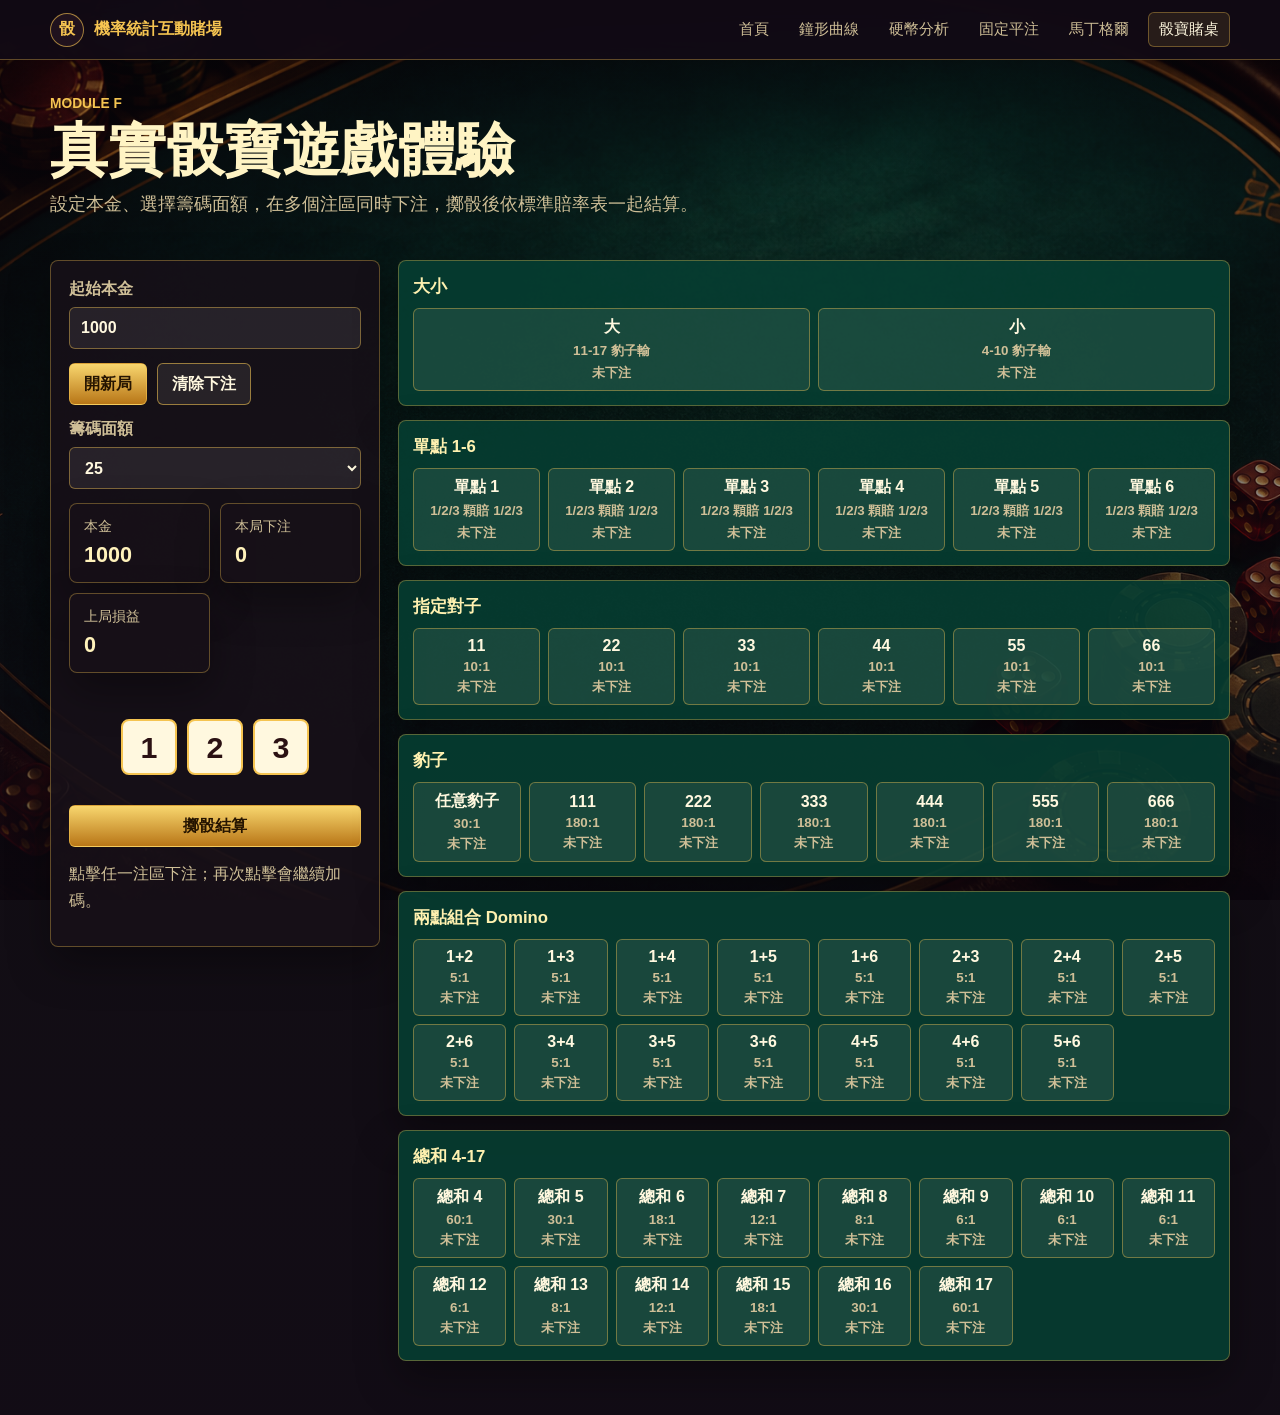
==== modules/sicbo3.html @ 67aaf00b "Build probability casino teaching site" ====
<!doctype html>
<html lang="zh-Hant">
<head>
  <meta charset="utf-8">
  <meta name="viewport" content="width=device-width, initial-scale=1">
  <title>真實骰子遊戲體驗</title>
  <link rel="stylesheet" href="../css/style.css">
</head>
<body data-page="sicbo3">
  <div id="site-nav"></div>
  <main>
    <header class="page-head">
      <div>
        <p class="eyebrow">Module F</p>
        <h1>真實骰寶遊戲體驗</h1>
        <p class="hero-copy">設定本金、選擇籌碼面額，在多個注區同時下注，擲骰後依標準賠率表一起結算。</p>
      </div>
    </header>

    <section class="layout">
      <aside class="panel controls">
        <label>起始本金 <input id="startBankroll" type="number" min="1" value="1000"></label>
        <div class="button-row">
          <button id="newGame">開新局</button>
          <button id="clearBets" class="secondary">清除下注</button>
        </div>
        <label>籌碼面額
          <select id="chip">
            <option value="10">10</option>
            <option value="25" selected>25</option>
            <option value="50">50</option>
            <option value="100">100</option>
            <option value="500">500</option>
          </select>
        </label>
        <div class="stats-grid">
          <div class="stat"><span>本金</span><strong id="bankroll">1000</strong></div>
          <div class="stat"><span>本局下注</span><strong id="wagered">0</strong></div>
          <div class="stat"><span>上局損益</span><strong id="lastProfit">0</strong></div>
        </div>
        <div class="dice-line">
          <div class="die" id="die0">1</div>
          <div class="die" id="die1">2</div>
          <div class="die" id="die2">3</div>
        </div>
        <button id="roll">擲骰結算</button>
        <div id="message" class="small-note">點擊任一注區下注；再次點擊會繼續加碼。</div>
        <div id="log" class="log"></div>
      </aside>

      <section class="table-board" id="board"></section>
    </section>
  </main>

  <script src="../js/main.js"></script>
  <script>
    const board = document.getElementById("board");
    const bankrollEl = document.getElementById("bankroll");
    const wageredEl = document.getElementById("wagered");
    const lastProfitEl = document.getElementById("lastProfit");
    const messageEl = document.getElementById("message");
    const logEl = document.getElementById("log");
    const dieEls = [0, 1, 2].map(i => document.getElementById(`die${i}`));
    const bets = new Map();
    let bankroll = 1000;
    let rolling = false;

    const sumPayout = {
      4: 60, 17: 60,
      5: 30, 16: 30,
      6: 18, 15: 18,
      7: 12, 14: 12,
      8: 8, 13: 8,
      9: 6, 10: 6, 11: 6, 12: 6
    };

    const sections = [
      {
        title: "大小",
        items: [
          { id: "big", label: "大", note: "11-17 豹子輸", type: "bigSmall", target: "big", payout: 1 },
          { id: "small", label: "小", note: "4-10 豹子輸", type: "bigSmall", target: "small", payout: 1 }
        ]
      },
      {
        title: "單點 1-6",
        items: [1, 2, 3, 4, 5, 6].map(n => ({ id: `single-${n}`, label: `單點 ${n}`, note: "1/2/3 顆賠 1/2/3", type: "single", value: n }))
      },
      {
        title: "指定對子",
        items: [1, 2, 3, 4, 5, 6].map(n => ({ id: `pair-${n}`, label: `${n}${n}`, note: "10:1", type: "pair", value: n, payout: 10 }))
      },
      {
        title: "豹子",
        items: [
          { id: "any-triple", label: "任意豹子", note: "30:1", type: "anyTriple", payout: 30 },
          ...[1, 2, 3, 4, 5, 6].map(n => ({ id: `triple-${n}`, label: `${n}${n}${n}`, note: "180:1", type: "specificTriple", value: n, payout: 180 }))
        ]
      },
      {
        title: "兩點組合 Domino",
        items: Array.from({ length: 6 }, (_, a) => a + 1).flatMap(a =>
          Array.from({ length: 6 - a }, (_, i) => a + i + 1).map(b => ({
            id: `domino-${a}-${b}`, label: `${a}+${b}`, note: "5:1", type: "domino", values: [a, b], payout: 5
          }))
        )
      },
      {
        title: "總和 4-17",
        items: Array.from({ length: 14 }, (_, i) => i + 4).map(sum => ({
          id: `sum-${sum}`, label: `總和 ${sum}`, note: `${sumPayout[sum]}:1`, type: "sum", value: sum, payout: sumPayout[sum]
        }))
      }
    ];

    const betIndex = new Map(sections.flatMap(section => section.items.map(item => [item.id, item])));

    function renderBoard() {
      board.innerHTML = sections.map(section => `
        <section class="bet-section">
          <h2>${section.title}</h2>
          <div class="bet-grid">
            ${section.items.map(item => `
              <button class="bet-cell" data-bet-id="${item.id}">
                <strong>${item.label}</strong>
                <small>${item.note}</small>
                <small class="stake">${bets.get(item.id) ? `下注 ${bets.get(item.id)}` : "未下注"}</small>
              </button>
            `).join("")}
          </div>
        </section>
      `).join("");
      updateBetClasses();
    }

    function updateBetClasses() {
      document.querySelectorAll(".bet-cell").forEach(cell => {
        const stake = bets.get(cell.dataset.betId) || 0;
        cell.classList.toggle("active", stake > 0);
        const stakeEl = cell.querySelector(".stake");
        if (stakeEl) stakeEl.textContent = stake > 0 ? `下注 ${stake}` : "未下注";
      });
      bankrollEl.textContent = bankroll;
      wageredEl.textContent = [...bets.values()].reduce((a, b) => a + b, 0);
      document.getElementById("roll").disabled = rolling || bets.size === 0 || bankroll <= 0;
    }

    function placeBet(id) {
      if (rolling || bankroll <= 0) return;
      const chip = Number(document.getElementById("chip").value);
      if (bankroll < chip) {
        messageEl.textContent = "本金不足，請換小面額或開新局。";
        return;
      }
      bankroll -= chip;
      bets.set(id, (bets.get(id) || 0) + chip);
      updateBetClasses();
    }

    function countOf(dice, value) {
      return dice.filter(d => d === value).length;
    }

    function settleItem(item, dice, stake) {
      const sum = dice.reduce((a, b) => a + b, 0);
      const triple = ProbCasino.isTriple(dice);
      if (item.type === "bigSmall") return ProbCasino.sicboOutcome(dice, item.target) ? stake * (item.payout + 1) : 0;
      if (item.type === "single") {
        const hits = countOf(dice, item.value);
        return hits > 0 ? stake * (hits + 1) : 0;
      }
      if (item.type === "pair") return countOf(dice, item.value) >= 2 ? stake * (item.payout + 1) : 0;
      if (item.type === "anyTriple") return triple ? stake * (item.payout + 1) : 0;
      if (item.type === "specificTriple") return dice.every(d => d === item.value) ? stake * (item.payout + 1) : 0;
      if (item.type === "domino") return item.values.every(v => dice.includes(v)) ? stake * (item.payout + 1) : 0;
      if (item.type === "sum") return sum === item.value ? stake * (item.payout + 1) : 0;
      return 0;
    }

    function appendLog(text) {
      const row = document.createElement("div");
      row.textContent = text;
      logEl.prepend(row);
    }

    function animateRoll(finalDice) {
      rolling = true;
      let ticks = 0;
      const timer = setInterval(() => {
        const dice = ticks >= 12 ? finalDice : ProbCasino.rollDice();
        dice.forEach((value, i) => dieEls[i].textContent = value);
        ticks += 1;
        if (ticks > 12) {
          clearInterval(timer);
          finishRoll(finalDice);
        }
      }, 90);
    }

    function finishRoll(dice) {
      const totalStake = [...bets.values()].reduce((a, b) => a + b, 0);
      let returned = 0;
      const winners = [];
      for (const [id, stake] of bets.entries()) {
        const item = betIndex.get(id);
        const amount = settleItem(item, dice, stake);
        returned += amount;
        if (amount > 0) winners.push(`${item.label}+${amount - stake}`);
      }
      bankroll += returned;
      const profit = returned - totalStake;
      lastProfitEl.textContent = profit;
      lastProfitEl.className = profit >= 0 ? "positive" : "negative";
      messageEl.textContent = winners.length ? `中獎：${winners.join("、")}` : "本局未中獎。";
      appendLog(`骰出 ${dice.join("-")}，本局${profit >= 0 ? "贏" : "輸"} ${Math.abs(profit)}。`);
      bets.clear();
      rolling = false;
      updateBetClasses();
      if (bankroll <= 0) messageEl.textContent = "本金歸零，遊戲結束。";
    }

    board.addEventListener("click", event => {
      const cell = event.target.closest(".bet-cell");
      if (cell) placeBet(cell.dataset.betId);
    });

    document.getElementById("clearBets").addEventListener("click", () => {
      if (rolling) return;
      const refund = [...bets.values()].reduce((a, b) => a + b, 0);
      bankroll += refund;
      bets.clear();
      messageEl.textContent = "已清除本局下注。";
      updateBetClasses();
    });

    document.getElementById("newGame").addEventListener("click", () => {
      bankroll = Math.max(1, Number(document.getElementById("startBankroll").value));
      bets.clear();
      lastProfitEl.textContent = "0";
      lastProfitEl.className = "";
      logEl.innerHTML = "";
      messageEl.textContent = "新局開始，請選擇籌碼並點擊注區。";
      updateBetClasses();
    });

    document.getElementById("roll").addEventListener("click", () => {
      if (rolling || bets.size === 0) return;
      animateRoll(ProbCasino.rollDice());
      updateBetClasses();
    });

    renderBoard();
    updateBetClasses();
  </script>
</body>
</html>
---- css/style.css ----
:root {
  color-scheme: dark;
  --bg: #120b16;
  --felt: #063d31;
  --felt-2: #0b5a46;
  --gold: #f5c451;
  --gold-dark: #b47b20;
  --red: #d73745;
  --green: #34c77b;
  --ink: #fff8df;
  --muted: #cfbf97;
  --panel: rgba(23, 16, 25, 0.88);
  --panel-2: rgba(255, 248, 223, 0.08);
  --line: rgba(245, 196, 81, 0.34);
  --shadow: 0 18px 42px rgba(0, 0, 0, 0.34);
}

* { box-sizing: border-box; }

html { min-height: 100%; }

body {
  margin: 0;
  min-height: 100vh;
  font-family: "Segoe UI", "Noto Sans TC", Arial, sans-serif;
  background:
    linear-gradient(180deg, rgba(18, 11, 22, 0.28), rgba(18, 11, 22, 0.84)),
    url("../assets/casino-bg.png") center top / cover fixed,
    linear-gradient(135deg, #120b16 0%, #1f111a 42%, #062f27 100%);
  color: var(--ink);
}

a { color: inherit; }

button,
input,
select {
  font: inherit;
}

.site-nav {
  position: sticky;
  top: 0;
  z-index: 20;
  border-bottom: 1px solid var(--line);
  background: rgba(18, 11, 22, 0.9);
  backdrop-filter: blur(14px);
}

.nav-inner {
  display: flex;
  align-items: center;
  justify-content: space-between;
  gap: 18px;
  width: min(1180px, calc(100% - 32px));
  margin: 0 auto;
  padding: 12px 0;
}

.brand {
  display: inline-flex;
  align-items: center;
  gap: 10px;
  text-decoration: none;
  font-weight: 800;
  color: var(--gold);
  white-space: nowrap;
}

.brand-mark {
  display: grid;
  place-items: center;
  width: 34px;
  height: 34px;
  border: 1px solid rgba(245, 196, 81, 0.62);
  border-radius: 50%;
  background: #20121d;
}

.nav-links {
  display: flex;
  flex-wrap: wrap;
  justify-content: flex-end;
  gap: 8px;
}

.nav-links a {
  padding: 7px 10px;
  border: 1px solid transparent;
  border-radius: 6px;
  color: var(--muted);
  text-decoration: none;
  font-size: 0.92rem;
}

.nav-links a:hover,
.nav-links a.active {
  border-color: var(--line);
  color: var(--ink);
  background: rgba(245, 196, 81, 0.1);
}

main {
  width: min(1180px, calc(100% - 32px));
  margin: 0 auto;
  padding: 28px 0 54px;
}

.home-hero {
  display: grid;
  gap: 24px;
}

.hero-panel {
  min-height: 260px;
  display: grid;
  align-content: center;
  padding: clamp(28px, 7vw, 72px) 0 22px;
}

.eyebrow {
  margin: 0 0 10px;
  color: var(--gold);
  font-size: 0.86rem;
  font-weight: 800;
  letter-spacing: 0;
  text-transform: uppercase;
}

h1,
h2,
h3,
p { margin-top: 0; }

h1 {
  max-width: 760px;
  margin-bottom: 16px;
  color: #fff4c4;
  font-size: clamp(2.4rem, 8vw, 5.1rem);
  line-height: 1.02;
  letter-spacing: 0;
}

.hero-copy {
  max-width: 720px;
  color: var(--muted);
  font-size: 1.15rem;
  line-height: 1.75;
}

.module-grid {
  display: grid;
  grid-template-columns: repeat(auto-fit, minmax(220px, 1fr));
  gap: 14px;
}

.module-card,
.panel,
.stat,
.result-row,
.bet-section {
  border: 1px solid var(--line);
  border-radius: 8px;
  background: var(--panel);
  box-shadow: var(--shadow);
}

.module-card {
  min-height: 190px;
  padding: 20px;
  text-decoration: none;
}

.module-card:hover {
  transform: translateY(-2px);
  border-color: rgba(245, 196, 81, 0.72);
}

.module-tag {
  display: inline-grid;
  place-items: center;
  width: 34px;
  height: 34px;
  margin-bottom: 18px;
  border-radius: 50%;
  background: var(--gold);
  color: #231400;
  font-weight: 900;
}

.module-card h2 {
  margin-bottom: 10px;
  color: #fff1b0;
  font-size: 1.22rem;
}

.module-card p,
.panel p,
.small-note {
  color: var(--muted);
  line-height: 1.65;
}

.page-head {
  display: flex;
  align-items: end;
  justify-content: space-between;
  gap: 20px;
  margin: 8px 0 22px;
}

.page-head h1 {
  margin-bottom: 8px;
  font-size: clamp(2rem, 5vw, 3.6rem);
}

.layout {
  display: grid;
  grid-template-columns: 330px 1fr;
  gap: 18px;
  align-items: start;
}

.layout > * {
  min-width: 0;
}

.panel {
  padding: 18px;
  min-width: 0;
}

.controls {
  display: grid;
  gap: 14px;
}

label {
  display: grid;
  gap: 7px;
  color: var(--muted);
  font-weight: 700;
}

input,
select {
  width: 100%;
  min-height: 42px;
  padding: 9px 11px;
  border: 1px solid rgba(245, 196, 81, 0.42);
  border-radius: 6px;
  background: rgba(255, 255, 255, 0.08);
  color: var(--ink);
}

input[type="range"] {
  padding: 0;
}

.button-row {
  display: flex;
  flex-wrap: wrap;
  gap: 10px;
}

button {
  min-height: 42px;
  padding: 9px 14px;
  border: 1px solid rgba(245, 196, 81, 0.56);
  border-radius: 6px;
  background: linear-gradient(180deg, #f8d66e, #b87617);
  color: #251400;
  font-weight: 900;
  cursor: pointer;
}

button.secondary {
  background: rgba(255, 248, 223, 0.08);
  color: var(--ink);
}

.stats-grid {
  display: grid;
  grid-template-columns: repeat(auto-fit, minmax(140px, 1fr));
  gap: 10px;
  margin-bottom: 16px;
}

.stat {
  padding: 14px;
}

.stat span {
  display: block;
  color: var(--muted);
  font-size: 0.86rem;
}

.stat strong {
  display: block;
  margin-top: 6px;
  color: #fff2bb;
  font-size: 1.35rem;
}

.chart-wrap {
  min-height: 360px;
  padding: 14px;
  overflow: hidden;
  border: 1px solid var(--line);
  border-radius: 8px;
  background: linear-gradient(180deg, rgba(6, 61, 49, 0.88), rgba(4, 34, 29, 0.88));
}

.bar-chart {
  display: flex;
  align-items: flex-end;
  gap: 3px;
  min-height: 310px;
  padding: 8px 0 26px;
  overflow-x: auto;
}

.bar {
  position: relative;
  flex: 1 0 22px;
  min-width: 14px;
  max-width: 54px;
  display: flex;
  align-items: flex-end;
  justify-content: center;
}

.bar-fill {
  width: 100%;
  min-height: 2px;
  border-radius: 5px 5px 0 0;
  background: linear-gradient(180deg, #f9d56e, #d73745);
}

.bar-label {
  position: absolute;
  bottom: -22px;
  color: var(--muted);
  font-size: 0.72rem;
}

.dense-mode .bar-label,
.dense-mode .bar-value {
  display: none;
}

.bar-value {
  position: absolute;
  bottom: calc(100% + 5px);
  width: max-content;
  color: #fff6ce;
  font-size: 0.68rem;
  transform: rotate(-38deg);
  transform-origin: bottom left;
}

.result-list {
  display: grid;
  gap: 10px;
  max-height: 650px;
  overflow: auto;
  padding-right: 4px;
}

.result-row {
  padding: 12px;
}

.result-top {
  display: flex;
  justify-content: space-between;
  gap: 12px;
  color: #fff1b0;
  font-weight: 800;
}

.progress {
  height: 9px;
  margin-top: 10px;
  overflow: hidden;
  border-radius: 999px;
  background: rgba(255, 255, 255, 0.12);
}

.progress span {
  display: block;
  height: 100%;
  background: linear-gradient(90deg, var(--green), var(--gold));
}

.combos {
  margin-top: 9px;
  color: var(--muted);
  font-size: 0.82rem;
  line-height: 1.55;
  word-break: break-word;
}

.d3-chart svg {
  display: block;
  width: 100%;
  min-height: 360px;
}

.dice-line {
  display: flex;
  gap: 10px;
  justify-content: center;
  margin: 16px 0;
}

.die {
  display: grid;
  place-items: center;
  width: 56px;
  height: 56px;
  border: 2px solid var(--gold);
  border-radius: 8px;
  background: #fff8df;
  color: #2b1113;
  font-size: 1.9rem;
  font-weight: 900;
}

.table-board {
  display: grid;
  gap: 14px;
}

.bet-section {
  padding: 14px;
  background: rgba(6, 61, 49, 0.9);
}

.bet-section h2 {
  margin-bottom: 10px;
  color: #fff1b0;
  font-size: 1.05rem;
}

.bet-grid {
  display: grid;
  grid-template-columns: repeat(auto-fit, minmax(92px, 1fr));
  gap: 8px;
}

.bet-cell {
  min-height: 64px;
  padding: 8px;
  border: 1px solid rgba(245, 196, 81, 0.4);
  border-radius: 6px;
  background: rgba(255, 248, 223, 0.08);
  color: var(--ink);
  text-align: center;
}

.bet-cell.active {
  border-color: var(--gold);
  background: rgba(245, 196, 81, 0.22);
  box-shadow: inset 0 0 0 2px rgba(245, 196, 81, 0.22);
}

.bet-cell small {
  display: block;
  margin-top: 4px;
  color: var(--muted);
}

.log {
  display: grid;
  gap: 7px;
  max-height: 220px;
  overflow: auto;
  color: var(--muted);
  font-size: 0.9rem;
}

.positive { color: var(--green); }
.negative { color: var(--red); }

@media (max-width: 800px) {
  .nav-inner,
  .page-head {
    align-items: flex-start;
    flex-direction: column;
  }

  .nav-links {
    justify-content: flex-start;
  }

  .layout {
    grid-template-columns: 1fr;
  }

  .hero-panel {
    min-height: 220px;
  }
}
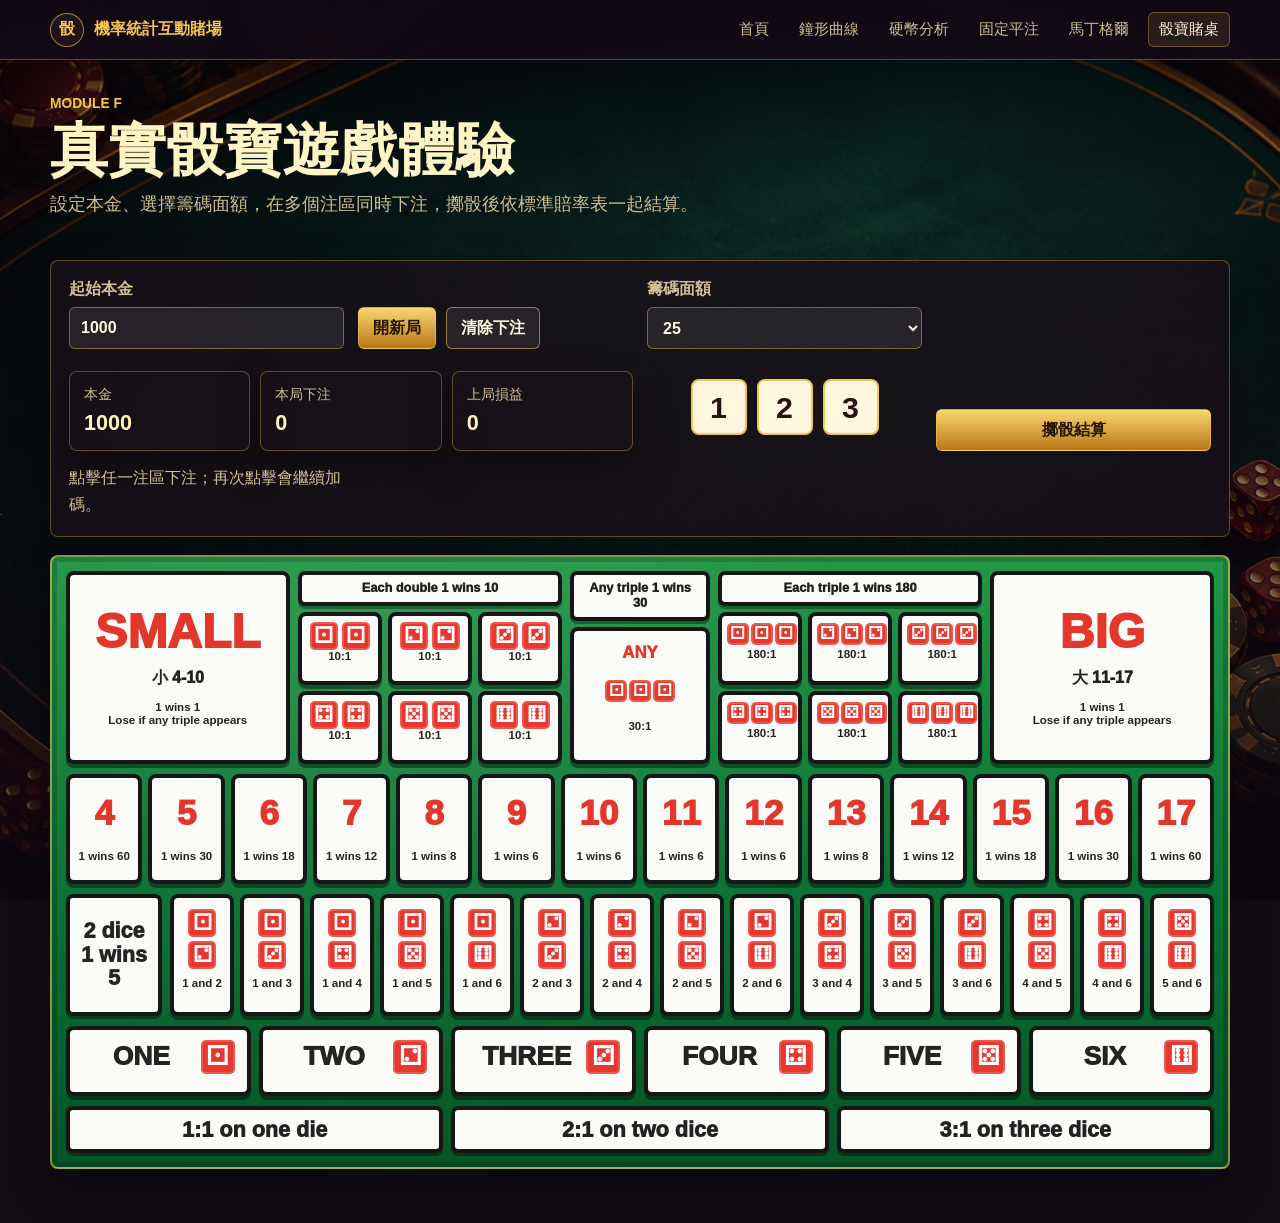
==== commit 73a04a5d: "Restyle sic bo table layout" ====
--- a/modules/sicbo3.html
+++ b/modules/sicbo3.html
@@ -3,7 +3,7 @@
 <head>
   <meta charset="utf-8">
   <meta name="viewport" content="width=device-width, initial-scale=1">
-  <title>真實骰子遊戲體驗</title>
+  <title>真實骰寶遊戲體驗</title>
   <link rel="stylesheet" href="../css/style.css">
 </head>
 <body data-page="sicbo3">
@@ -17,7 +17,7 @@
       </div>
     </header>
 
-    <section class="layout">
+    <section class="layout sicbo-play-layout">
       <aside class="panel controls">
         <label>起始本金 <input id="startBankroll" type="number" min="1" value="1000"></label>
         <div class="button-row">
@@ -48,7 +48,7 @@
         <div id="log" class="log"></div>
       </aside>
 
-      <section class="table-board" id="board"></section>
+      <section class="compact-sicbo-board" id="board" aria-label="骰寶下注桌"></section>
     </section>
   </main>
 
@@ -65,6 +65,7 @@
     let bankroll = 1000;
     let rolling = false;
 
+    const diceGlyphs = ["", "⚀", "⚁", "⚂", "⚃", "⚄", "⚅"];
     const sumPayout = {
       4: 60, 17: 60,
       5: 30, 16: 30,
@@ -74,71 +75,113 @@
       9: 6, 10: 6, 11: 6, 12: 6
     };
 
-    const sections = [
-      {
-        title: "大小",
-        items: [
-          { id: "big", label: "大", note: "11-17 豹子輸", type: "bigSmall", target: "big", payout: 1 },
-          { id: "small", label: "小", note: "4-10 豹子輸", type: "bigSmall", target: "small", payout: 1 }
-        ]
-      },
-      {
-        title: "單點 1-6",
-        items: [1, 2, 3, 4, 5, 6].map(n => ({ id: `single-${n}`, label: `單點 ${n}`, note: "1/2/3 顆賠 1/2/3", type: "single", value: n }))
-      },
-      {
-        title: "指定對子",
-        items: [1, 2, 3, 4, 5, 6].map(n => ({ id: `pair-${n}`, label: `${n}${n}`, note: "10:1", type: "pair", value: n, payout: 10 }))
-      },
-      {
-        title: "豹子",
-        items: [
-          { id: "any-triple", label: "任意豹子", note: "30:1", type: "anyTriple", payout: 30 },
-          ...[1, 2, 3, 4, 5, 6].map(n => ({ id: `triple-${n}`, label: `${n}${n}${n}`, note: "180:1", type: "specificTriple", value: n, payout: 180 }))
-        ]
-      },
-      {
-        title: "兩點組合 Domino",
-        items: Array.from({ length: 6 }, (_, a) => a + 1).flatMap(a =>
-          Array.from({ length: 6 - a }, (_, i) => a + i + 1).map(b => ({
-            id: `domino-${a}-${b}`, label: `${a}+${b}`, note: "5:1", type: "domino", values: [a, b], payout: 5
-          }))
-        )
-      },
-      {
-        title: "總和 4-17",
-        items: Array.from({ length: 14 }, (_, i) => i + 4).map(sum => ({
-          id: `sum-${sum}`, label: `總和 ${sum}`, note: `${sumPayout[sum]}:1`, type: "sum", value: sum, payout: sumPayout[sum]
+    const betItems = [
+      { id: "small", label: "SMALL", zh: "小", note: "4-10", type: "bigSmall", target: "small", payout: 1, group: "bigSmall" },
+      { id: "big", label: "BIG", zh: "大", note: "11-17", type: "bigSmall", target: "big", payout: 1, group: "bigSmall" },
+      ...Array.from({ length: 14 }, (_, i) => {
+        const sum = i + 4;
+        return { id: `sum-${sum}`, label: String(sum), note: `1 wins ${sumPayout[sum]}`, type: "sum", value: sum, payout: sumPayout[sum], group: "sum" };
+      }),
+      ...[1, 2, 3, 4, 5, 6].map(n => ({ id: `single-${n}`, label: ["ONE", "TWO", "THREE", "FOUR", "FIVE", "SIX"][n - 1], note: diceGlyphs[n], type: "single", value: n, group: "single" })),
+      ...[1, 2, 3, 4, 5, 6].map(n => ({ id: `pair-${n}`, label: `${n}${n}`, note: "10:1", type: "pair", value: n, payout: 10, group: "pair" })),
+      { id: "any-triple", label: "ANY TRIPLE", note: "30:1", type: "anyTriple", payout: 30, group: "triple" },
+      ...[1, 2, 3, 4, 5, 6].map(n => ({ id: `triple-${n}`, label: `${n}${n}${n}`, note: "180:1", type: "specificTriple", value: n, payout: 180, group: "triple" })),
+      ...Array.from({ length: 6 }, (_, a) => a + 1).flatMap(a =>
+        Array.from({ length: 6 - a }, (_, i) => a + i + 1).map(b => ({
+          id: `domino-${a}-${b}`, label: `${a} and ${b}`, note: "1 wins 5", type: "domino", values: [a, b], payout: 5, group: "domino"
         }))
-      }
+      )
     ];
 
-    const betIndex = new Map(sections.flatMap(section => section.items.map(item => [item.id, item])));
+    const betIndex = new Map(betItems.map(item => [item.id, item]));
+
+    function diceFace(value) {
+      return `<span class="dice-face" aria-hidden="true">${diceGlyphs[value]}</span>`;
+    }
+
+    function dicePair(values) {
+      return `<span class="dice-pair">${values.map(diceFace).join("")}</span>`;
+    }
+
+    function stakeText(id) {
+      return bets.get(id) ? `下注 ${bets.get(id)}` : "";
+    }
+
+    function betButton(item, extraClass = "", content = "") {
+      return `
+        <button class="table-bet ${extraClass}" data-bet-id="${item.id}" type="button">
+          ${content || `<strong>${item.label}</strong><small>${item.note}</small>`}
+          <span class="stake">${stakeText(item.id)}</span>
+        </button>
+      `;
+    }
 
     function renderBoard() {
-      board.innerHTML = sections.map(section => `
-        <section class="bet-section">
-          <h2>${section.title}</h2>
-          <div class="bet-grid">
-            ${section.items.map(item => `
-              <button class="bet-cell" data-bet-id="${item.id}">
-                <strong>${item.label}</strong>
-                <small>${item.note}</small>
-                <small class="stake">${bets.get(item.id) ? `下注 ${bets.get(item.id)}` : "未下注"}</small>
-              </button>
-            `).join("")}
-          </div>
-        </section>
-      `).join("");
+      const small = betIndex.get("small");
+      const big = betIndex.get("big");
+      const pairs = [1, 2, 3, 4, 5, 6].map(n => betIndex.get(`pair-${n}`));
+      const triples = [1, 2, 3, 4, 5, 6].map(n => betIndex.get(`triple-${n}`));
+      const sums = Array.from({ length: 14 }, (_, i) => betIndex.get(`sum-${i + 4}`));
+      const dominoes = Array.from({ length: 6 }, (_, a) => a + 1).flatMap(a =>
+        Array.from({ length: 6 - a }, (_, i) => betIndex.get(`domino-${a}-${a + i + 1}`))
+      );
+      const singles = [1, 2, 3, 4, 5, 6].map(n => betIndex.get(`single-${n}`));
+      const anyTriple = betIndex.get("any-triple");
+
+      board.innerHTML = `
+        <div class="compact-table-inner">
+          <div class="compact-top-row">
+            ${betButton(small, "big-small small-zone", `<strong>SMALL</strong><em>小 4-10</em><small>1 wins 1<br>Lose if any triple appears</small>`)}
+            <div class="special-zone">
+              <div class="zone-caption">Each double 1 wins 10</div>
+              <div class="compact-grid pairs-grid">
+                ${pairs.map(item => betButton(item, "dice-bet", `${dicePair([item.value, item.value])}<small>${item.note}</small>`)).join("")}
+              </div>
+            </div>
+            <div class="special-zone any-triple-zone">
+              <div class="zone-caption">Any triple 1 wins 30</div>
+              ${betButton(anyTriple, "dice-bet any-triple-bet", `<strong>ANY</strong>${dicePair([1, 1, 1])}<small>30:1</small>`)}
+            </div>
+            <div class="special-zone">
+              <div class="zone-caption">Each triple 1 wins 180</div>
+              <div class="compact-grid triples-grid">
+                ${triples.map(item => betButton(item, "dice-bet", `${dicePair([item.value, item.value, item.value])}<small>${item.note}</small>`)).join("")}
+              </div>
+            </div>
+            ${betButton(big, "big-small big-zone", `<strong>BIG</strong><em>大 11-17</em><small>1 wins 1<br>Lose if any triple appears</small>`)}
+          </div>
+
+          <div class="sum-row">
+            ${sums.map(item => betButton(item, "sum-bet", `<strong>${item.label}</strong><small>${item.note}</small>`)).join("")}
+          </div>
+
+          <div class="domino-row">
+            <div class="row-ribbon">2 dice<br>1 wins 5</div>
+            <div class="compact-grid domino-grid">
+              ${dominoes.map(item => betButton(item, "domino-bet", `${dicePair(item.values)}<small>${item.label}</small>`)).join("")}
+            </div>
+          </div>
+
+          <div class="single-row">
+            ${singles.map(item => betButton(item, "single-bet", `<strong>${item.label}</strong>${diceFace(item.value)}`)).join("")}
+          </div>
+
+          <div class="payout-row">
+            <span>1:1 on one die</span>
+            <span>2:1 on two dice</span>
+            <span>3:1 on three dice</span>
+          </div>
+        </div>
+      `;
       updateBetClasses();
     }
 
     function updateBetClasses() {
-      document.querySelectorAll(".bet-cell").forEach(cell => {
+      document.querySelectorAll(".table-bet").forEach(cell => {
         const stake = bets.get(cell.dataset.betId) || 0;
         cell.classList.toggle("active", stake > 0);
         const stakeEl = cell.querySelector(".stake");
-        if (stakeEl) stakeEl.textContent = stake > 0 ? `下注 ${stake}` : "未下注";
+        if (stakeEl) stakeEl.textContent = stake > 0 ? `下注 ${stake}` : "";
       });
       bankrollEl.textContent = bankroll;
       wageredEl.textContent = [...bets.values()].reduce((a, b) => a + b, 0);
@@ -205,7 +248,7 @@
         const item = betIndex.get(id);
         const amount = settleItem(item, dice, stake);
         returned += amount;
-        if (amount > 0) winners.push(`${item.label}+${amount - stake}`);
+        if (amount > 0) winners.push(`${item.zh || item.label}+${amount - stake}`);
       }
       bankroll += returned;
       const profit = returned - totalStake;
@@ -220,7 +263,7 @@
     }
 
     board.addEventListener("click", event => {
-      const cell = event.target.closest(".bet-cell");
+      const cell = event.target.closest(".table-bet");
       if (cell) placeBet(cell.dataset.betId);
     });
 
--- a/css/style.css
+++ b/css/style.css
@@ -225,6 +225,31 @@
   min-width: 0;
 }
 
+.sicbo-play-layout {
+  grid-template-columns: 1fr;
+}
+
+.sicbo-play-layout > .controls {
+  grid-template-columns: repeat(4, minmax(150px, 1fr));
+  align-items: end;
+}
+
+.sicbo-play-layout > .controls .button-row,
+.sicbo-play-layout > .controls .dice-line,
+.sicbo-play-layout > .controls #message,
+.sicbo-play-layout > .controls .log {
+  grid-column: auto;
+}
+
+.sicbo-play-layout > .controls .stats-grid {
+  grid-column: span 2;
+  margin-bottom: 0;
+}
+
+.sicbo-play-layout > .controls #roll {
+  width: 100%;
+}
+
 .panel {
   padding: 18px;
   min-width: 0;
@@ -433,6 +458,258 @@
   gap: 14px;
 }
 
+.compact-sicbo-board {
+  min-width: 0;
+  padding: 14px;
+  overflow-x: auto;
+  border: 2px solid rgba(245, 196, 81, 0.55);
+  border-radius: 8px;
+  background:
+    radial-gradient(circle at 30% 20%, rgba(255, 255, 255, 0.08), transparent 28rem),
+    linear-gradient(180deg, #239746, #0a7435 52%, #055427);
+  box-shadow: var(--shadow), inset 0 0 0 5px rgba(0, 0, 0, 0.18);
+}
+
+.compact-table-inner {
+  display: grid;
+  gap: 10px;
+  min-width: 980px;
+}
+
+.compact-top-row {
+  display: grid;
+  grid-template-columns: 1.25fr 1.48fr 0.78fr 1.48fr 1.25fr;
+  gap: 8px;
+  align-items: stretch;
+}
+
+.compact-grid {
+  display: grid;
+  gap: 6px;
+}
+
+.pairs-grid,
+.triples-grid {
+  grid-template-columns: repeat(3, 1fr);
+}
+
+.special-zone {
+  display: grid;
+  grid-template-rows: auto 1fr;
+  gap: 6px;
+}
+
+.zone-caption,
+.payout-row span,
+.row-ribbon {
+  border: 4px solid #161616;
+  border-radius: 7px;
+  background: #fbfbf7;
+  color: #222;
+  font-weight: 950;
+  text-align: center;
+  box-shadow: 0 3px 0 rgba(0, 0, 0, 0.36);
+}
+
+.zone-caption {
+  padding: 6px 8px;
+  font-size: 0.8rem;
+  line-height: 1.15;
+}
+
+.table-bet {
+  position: relative;
+  display: grid;
+  place-items: center;
+  min-width: 0;
+  min-height: 58px;
+  padding: 7px;
+  border: 4px solid #161616;
+  border-radius: 8px;
+  background: #fbfbf7;
+  color: #242424;
+  text-align: center;
+  box-shadow: 0 4px 0 rgba(0, 0, 0, 0.42);
+  transition: transform 120ms ease, box-shadow 120ms ease, filter 120ms ease;
+}
+
+.table-bet:hover {
+  filter: brightness(1.04);
+  transform: translateY(-1px);
+}
+
+.table-bet.active {
+  border-color: #ffe17a;
+  box-shadow: 0 0 0 3px rgba(255, 225, 122, 0.45), 0 4px 0 rgba(0, 0, 0, 0.42);
+}
+
+.table-bet strong {
+  color: #e3372c;
+  font-size: 1.05rem;
+  font-weight: 1000;
+  line-height: 1;
+}
+
+.table-bet small {
+  display: block;
+  color: #222;
+  font-size: 0.72rem;
+  font-weight: 900;
+  line-height: 1.12;
+}
+
+.table-bet .stake {
+  position: absolute;
+  right: 4px;
+  bottom: 4px;
+  padding: 2px 5px;
+  border-radius: 999px;
+  background: rgba(0, 0, 0, 0.74);
+  color: #fff8df;
+  font-size: 0.64rem;
+  line-height: 1.1;
+}
+
+.table-bet .stake:empty {
+  display: none;
+}
+
+.big-small {
+  min-height: 170px;
+  align-content: center;
+  gap: 12px;
+}
+
+.big-small strong {
+  color: #e3372c;
+  font-size: clamp(2.2rem, 4vw, 3rem);
+  letter-spacing: 0;
+}
+
+.big-small em {
+  color: #222;
+  font-style: normal;
+  font-weight: 950;
+}
+
+.dice-bet {
+  min-height: 70px;
+  padding: 6px 5px 18px;
+}
+
+.any-triple-bet {
+  min-height: 132px;
+}
+
+.dice-face {
+  display: inline-grid;
+  place-items: center;
+  width: 34px;
+  height: 34px;
+  border-radius: 5px;
+  background: #e6382e;
+  color: #fff;
+  font-size: 1.65rem;
+  line-height: 1;
+  box-shadow: inset 0 0 0 2px rgba(255, 255, 255, 0.16);
+}
+
+.dice-pair {
+  display: flex;
+  justify-content: center;
+  gap: 4px;
+}
+
+.dice-pair .dice-face {
+  width: 28px;
+  height: 28px;
+  font-size: 1.38rem;
+}
+
+.triples-grid .dice-pair,
+.any-triple-bet .dice-pair {
+  gap: 2px;
+}
+
+.triples-grid .dice-pair .dice-face,
+.any-triple-bet .dice-pair .dice-face {
+  width: 22px;
+  height: 22px;
+  font-size: 1.05rem;
+}
+
+.sum-row {
+  display: grid;
+  grid-template-columns: repeat(14, 1fr);
+  gap: 6px;
+}
+
+.sum-bet {
+  min-height: 110px;
+}
+
+.sum-bet strong {
+  font-size: 2.2rem;
+}
+
+.domino-row {
+  display: grid;
+  grid-template-columns: 96px 1fr;
+  gap: 8px;
+  align-items: stretch;
+}
+
+.row-ribbon {
+  display: grid;
+  place-items: center;
+  padding: 8px;
+  color: #242424;
+  font-size: 1.35rem;
+  line-height: 1.1;
+}
+
+.domino-grid {
+  grid-template-columns: repeat(15, 1fr);
+}
+
+.domino-bet {
+  min-height: 122px;
+  padding-bottom: 18px;
+}
+
+.domino-bet .dice-pair {
+  flex-direction: column;
+}
+
+.single-row {
+  display: grid;
+  grid-template-columns: repeat(6, 1fr);
+  gap: 8px;
+}
+
+.single-bet {
+  grid-template-columns: 1fr auto;
+  min-height: 70px;
+  padding: 10px 12px 18px;
+}
+
+.single-bet strong {
+  color: #242424;
+  font-size: 1.65rem;
+}
+
+.payout-row {
+  display: grid;
+  grid-template-columns: repeat(3, 1fr);
+  gap: 8px;
+}
+
+.payout-row span {
+  padding: 8px;
+  font-size: 1.35rem;
+  line-height: 1.1;
+}
+
 .bet-section {
   padding: 14px;
   background: rgba(6, 61, 49, 0.9);
@@ -499,7 +776,19 @@
     grid-template-columns: 1fr;
   }
 
+  .sicbo-play-layout > .controls {
+    grid-template-columns: 1fr;
+  }
+
+  .sicbo-play-layout > .controls .stats-grid {
+    grid-column: auto;
+  }
+
   .hero-panel {
     min-height: 220px;
   }
-}
+
+  .compact-sicbo-board {
+    padding: 10px;
+  }
+}
